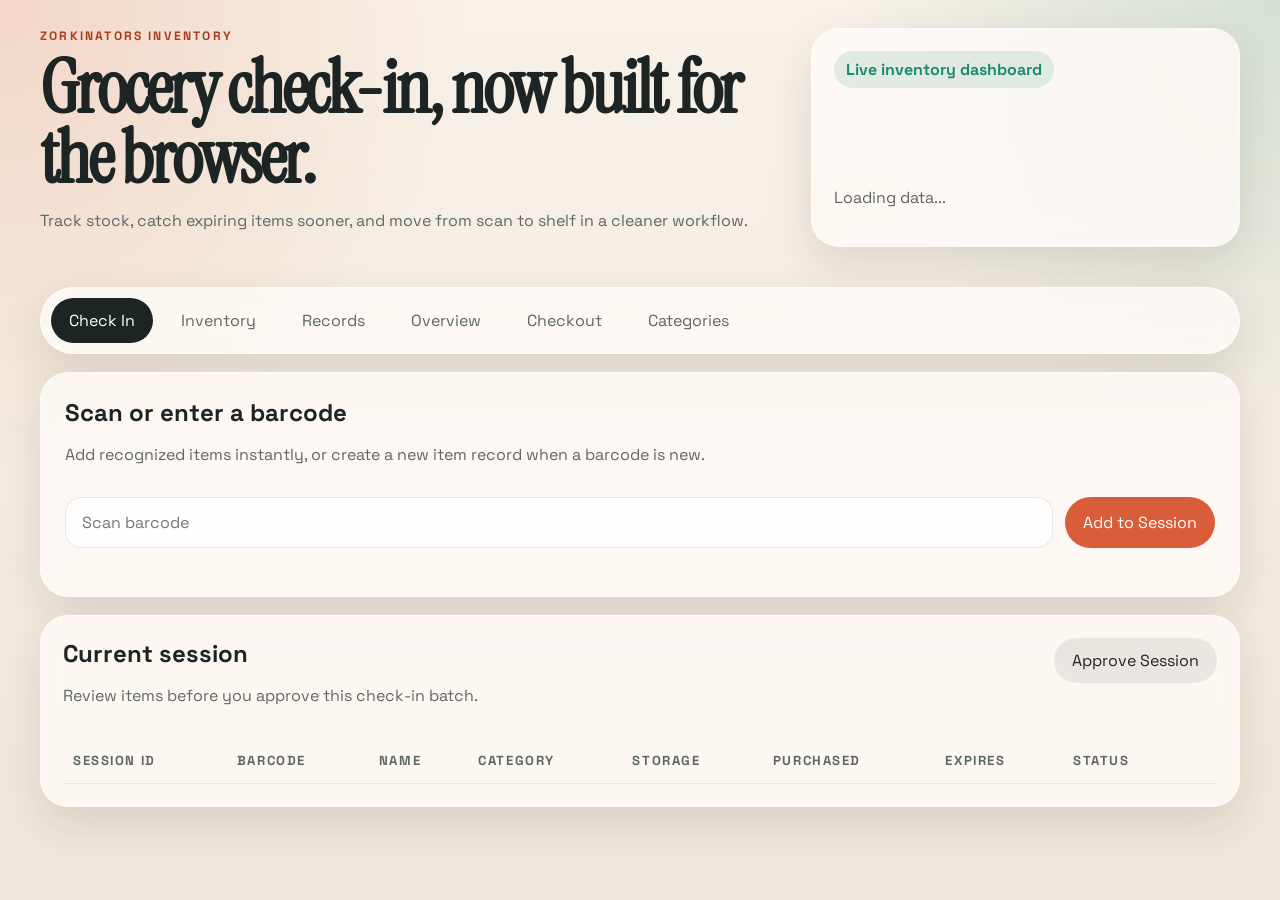
==== templates/index.html @ af199564 "Converted to HTML along with some updates" ====
<!DOCTYPE html>
<html lang="en">
<head>
  <meta charset="UTF-8">
  <meta name="viewport" content="width=device-width, initial-scale=1.0">
  <title>Zorkinators Grocery Check-In</title>
  <link rel="preconnect" href="https://fonts.googleapis.com">
  <link rel="preconnect" href="https://fonts.gstatic.com" crossorigin>
  <link href="https://fonts.googleapis.com/css2?family=Space+Grotesk:wght@400;500;700&family=Instrument+Serif:ital@0;1&display=swap" rel="stylesheet">
  <link rel="stylesheet" href="/static/style.css">
</head>
<body>
  <div class="page-shell">
    <header class="hero">
      <div>
        <p class="eyebrow">Zorkinators Inventory</p>
        <h1>Grocery check-in, now built for the browser.</h1>
        <p class="hero-copy">Track stock, catch expiring items sooner, and move from scan to shelf in a cleaner workflow.</p>
      </div>
      <div class="hero-panel">
        <div class="hero-badge">Live inventory dashboard</div>
        <p id="lastUpdated">Loading data...</p>
      </div>
    </header>

    <section class="stats-grid" id="statsGrid"></section>

    <nav class="tab-bar" aria-label="Main sections">
      <button class="tab-link active" data-tab="checkin">Check In</button>
      <button class="tab-link" data-tab="inventory">Inventory</button>
      <button class="tab-link" data-tab="records">Records</button>
      <button class="tab-link" data-tab="overview">Overview</button>
      <button class="tab-link" data-tab="checkout">Checkout</button>
      <button class="tab-link" data-tab="categories">Categories</button>
    </nav>

    <main>
      <section class="tab-panel active" id="checkin">
        <div class="card card-wide">
          <div class="section-heading">
            <div>
              <h2>Scan or enter a barcode</h2>
              <p>Add recognized items instantly, or create a new item record when a barcode is new.</p>
            </div>
          </div>
          <form id="scanForm" class="inline-form">
            <input id="scanBarcode" name="barcode" type="text" placeholder="Scan barcode" autocomplete="off">
            <button type="submit">Add to Session</button>
          </form>
          <div id="scanMessage" class="feedback" aria-live="polite"></div>
        </div>

        <div class="card">
          <div class="section-heading">
            <div>
              <h2>Current session</h2>
              <p>Review items before you approve this check-in batch.</p>
            </div>
            <button id="approveSessionBtn" class="ghost-button">Approve Session</button>
          </div>
          <div class="table-wrap">
            <table>
              <thead>
                <tr>
                  <th>Session ID</th>
                  <th>Barcode</th>
                  <th>Name</th>
                  <th>Category</th>
                  <th>Storage</th>
                  <th>Purchased</th>
                  <th>Expires</th>
                  <th>Status</th>
                  <th></th>
                </tr>
              </thead>
              <tbody id="sessionTableBody"></tbody>
            </table>
          </div>
        </div>
      </section>

      <section class="tab-panel" id="inventory">
        <div class="card">
          <div class="section-heading">
            <div>
              <h2>Inventory search</h2>
              <p>Filter by category, storage, or freshness status.</p>
            </div>
          </div>
          <form id="filterForm" class="filters">
            <input id="searchQuery" name="query" type="search" placeholder="Search name or barcode">
            <select id="filterCategory" name="category"></select>
            <select id="filterStorage" name="storage"></select>
            <select id="filterStatus" name="status">
              <option value="all">All statuses</option>
              <option value="fresh">Fresh</option>
              <option value="expiring_soon">Expiring soon</option>
              <option value="expired">Expired</option>
            </select>
            <button type="submit">Refresh</button>
          </form>
          <div class="table-wrap">
            <table>
              <thead>
                <tr>
                  <th>Barcode</th>
                  <th>Name</th>
                  <th>Category</th>
                  <th>Storage</th>
                  <th>Qty</th>
                  <th>Soonest Exp.</th>
                  <th>Status</th>
                  <th>Details</th>
                </tr>
              </thead>
              <tbody id="inventoryTableBody"></tbody>
            </table>
          </div>
        </div>
      </section>

      <section class="tab-panel" id="records">
        <div class="card">
          <div class="section-heading">
            <div>
              <h2>All records</h2>
              <p>See serial IDs for active and archived items, and add archived-only records without putting them into inventory.</p>
            </div>
            <button id="newRecordBtn" class="ghost-button">Add Record</button>
          </div>
          <form id="recordFilterForm" class="filters">
            <input id="recordSearchQuery" type="search" placeholder="Search serial ID, barcode, or name">
            <select id="recordStatusFilter">
              <option value="all">All records</option>
              <option value="active">Active only</option>
              <option value="archived">Archived only</option>
            </select>
            <button type="submit">Filter</button>
          </form>
          <div class="table-wrap">
            <table>
              <thead>
                <tr>
                  <th>Serial ID</th>
                  <th>Barcode</th>
                  <th>Name</th>
                  <th>Category</th>
                  <th>Storage</th>
                  <th>Purchased</th>
                  <th>Expires</th>
                  <th>Location</th>
                  <th></th>
                </tr>
              </thead>
              <tbody id="recordsTableBody"></tbody>
            </table>
          </div>
        </div>
      </section>

      <section class="tab-panel" id="overview">
        <div class="overview-grid">
          <div class="card">
            <div class="section-heading">
              <div>
                <h2>Category mix</h2>
                <p>How your inventory is distributed by category.</p>
              </div>
            </div>
            <div id="categoryBreakdown" class="breakdown-list"></div>
          </div>
          <div class="card">
            <div class="section-heading">
              <div>
                <h2>Storage mix</h2>
                <p>Where your current inventory is sitting.</p>
              </div>
            </div>
            <div id="storageBreakdown" class="breakdown-list"></div>
          </div>
        </div>
      </section>

      <section class="tab-panel" id="checkout">
        <div class="card card-wide">
          <div class="section-heading">
            <div>
              <h2>Checkout by barcode</h2>
              <p>Remove one unit at a time, starting with the oldest matching item.</p>
            </div>
          </div>
          <form id="checkoutForm" class="inline-form">
            <input id="checkoutBarcode" name="barcode" type="text" placeholder="Scan barcode to remove">
            <button type="submit" class="danger-button">Remove 1 Item</button>
          </form>
          <div id="checkoutMessage" class="feedback" aria-live="polite"></div>
        </div>
      </section>

      <section class="tab-panel" id="categories">
        <div class="card">
          <div class="section-heading">
            <div>
              <h2>Category rules</h2>
              <p>Set default storage locations, shelf-life guidance, and warning thresholds.</p>
            </div>
            <button id="newCategoryBtn" class="ghost-button">Add Category</button>
          </div>
          <div class="table-wrap">
            <table>
              <thead>
                <tr>
                  <th>Name</th>
                  <th>Storage</th>
                  <th>Recommended Days</th>
                  <th>Warning %</th>
                  <th>Items</th>
                  <th></th>
                </tr>
              </thead>
              <tbody id="categoryTableBody"></tbody>
            </table>
          </div>
        </div>
      </section>
    </main>
  </div>

  <dialog id="itemModal" class="modal">
    <form id="itemForm" class="modal-card">
      <div class="modal-header">
        <div>
          <p class="eyebrow" id="itemModalEyebrow">New Item</p>
          <h3 id="itemModalTitle">Add item</h3>
        </div>
        <button type="button" class="icon-button" data-close-modal="itemModal">Close</button>
      </div>
      <input id="itemFormMode" type="hidden" value="create">
      <input id="itemFormTargetId" type="hidden">
      <label>Barcode<input id="itemBarcode" name="barcode" type="text" required></label>
      <label>Name<input id="itemName" name="name" type="text" required></label>
      <label>Category<input id="itemCategory" name="category" list="categoryList" required></label>
      <label>Storage location<input id="itemStorage" name="storage_location" list="storageList" required></label>
      <label>Purchase date<input id="itemPurchaseDate" name="purchase_date" type="date" required></label>
      <label>Expiration date<input id="itemExpDate" name="exp_date" type="date" required></label>
      <label id="itemArchivedField" hidden>
        Save as
        <select id="itemArchived" name="archived">
          <option value="false">Active inventory item</option>
          <option value="true">Archived record only</option>
        </select>
      </label>
      <div class="modal-actions">
        <button type="submit">Save Item</button>
      </div>
      <div id="itemFormMessage" class="feedback" aria-live="polite"></div>
    </form>
  </dialog>

  <dialog id="categoryModal" class="modal">
    <form id="categoryForm" class="modal-card">
      <div class="modal-header">
        <div>
          <p class="eyebrow">Category Rule</p>
          <h3 id="categoryModalTitle">Add category</h3>
        </div>
        <button type="button" class="icon-button" data-close-modal="categoryModal">Close</button>
      </div>
      <label>Name<input id="categoryName" name="name" type="text" required></label>
      <label>Storage location<input id="categoryStorage" name="storage_location" type="text" required></label>
      <label>Recommended expiration days<input id="categoryDays" name="recommended_exp_days" type="number" min="1" required></label>
      <label>Warning threshold percent<input id="categoryWarning" name="warning_threshold_percent" type="number" min="1" max="100" required></label>
      <div class="modal-actions">
        <button type="submit">Save Category</button>
      </div>
      <div id="categoryFormMessage" class="feedback" aria-live="polite"></div>
    </form>
  </dialog>

  <datalist id="categoryList"></datalist>
  <datalist id="storageList"></datalist>

  <script src="/static/app.js" defer></script>
</body>
</html>
---- static/style.css ----
:root {
  --bg: #f4efe7;
  --paper: rgba(255, 251, 247, 0.82);
  --panel: #fffdf9;
  --ink: #1d2424;
  --muted: #5d6864;
  --line: rgba(29, 36, 36, 0.1);
  --brand: #d95d39;
  --brand-deep: #ab3c1d;
  --accent: #1f8a70;
  --danger: #b93535;
  --shadow: 0 18px 45px rgba(53, 41, 28, 0.12);
  --radius-lg: 28px;
  --radius-md: 18px;
}

* {
  box-sizing: border-box;
}

body {
  margin: 0;
  font-family: "Space Grotesk", sans-serif;
  color: var(--ink);
  background:
    radial-gradient(circle at top left, rgba(217, 93, 57, 0.18), transparent 30%),
    radial-gradient(circle at top right, rgba(31, 138, 112, 0.16), transparent 28%),
    linear-gradient(180deg, #f8f1e7 0%, #efe7db 100%);
  min-height: 100vh;
}

button,
input,
select {
  font: inherit;
}

.page-shell {
  width: min(1200px, calc(100% - 32px));
  margin: 0 auto;
  padding: 28px 0 56px;
}

.hero {
  display: grid;
  grid-template-columns: minmax(0, 1.4fr) minmax(260px, 0.8fr);
  gap: 20px;
  margin-bottom: 22px;
}

.hero h1 {
  margin: 0;
  font-family: "Instrument Serif", serif;
  font-size: clamp(2.6rem, 6vw, 4.6rem);
  line-height: 0.95;
  letter-spacing: -0.04em;
}

.eyebrow {
  margin: 0 0 10px;
  color: var(--brand-deep);
  text-transform: uppercase;
  letter-spacing: 0.18em;
  font-size: 0.76rem;
  font-weight: 700;
}

.hero-copy,
.section-heading p,
.hero-panel p,
.feedback,
.breakdown-meta {
  color: var(--muted);
}

.hero-panel,
.card,
.tab-bar {
  backdrop-filter: blur(12px);
  background: var(--paper);
  border: 1px solid rgba(255, 255, 255, 0.55);
  box-shadow: var(--shadow);
}

.hero-panel {
  border-radius: var(--radius-lg);
  padding: 22px;
  display: flex;
  flex-direction: column;
  justify-content: space-between;
}

.hero-badge {
  display: inline-flex;
  align-self: flex-start;
  padding: 8px 12px;
  border-radius: 999px;
  background: rgba(31, 138, 112, 0.13);
  color: var(--accent);
  font-weight: 700;
}

.stats-grid,
.overview-grid {
  display: grid;
  gap: 16px;
}

.stats-grid {
  grid-template-columns: repeat(auto-fit, minmax(180px, 1fr));
  margin-bottom: 18px;
}

.stat-card {
  padding: 18px;
  border-radius: 22px;
  background: var(--panel);
  border: 1px solid rgba(29, 36, 36, 0.06);
}

.stat-card strong {
  display: block;
  font-size: 2rem;
  margin-top: 8px;
}

.tab-bar {
  display: flex;
  flex-wrap: wrap;
  gap: 10px;
  padding: 10px;
  border-radius: 999px;
  margin-bottom: 18px;
}

.tab-link,
button {
  border: 0;
  border-radius: 999px;
  padding: 12px 18px;
  background: var(--brand);
  color: #fff;
  cursor: pointer;
  transition: transform 180ms ease, background 180ms ease, opacity 180ms ease;
}

.tab-link {
  background: transparent;
  color: var(--muted);
}

.tab-link.active {
  background: var(--ink);
  color: #fff;
}

button:hover,
.tab-link:hover {
  transform: translateY(-1px);
}

.ghost-button {
  background: rgba(29, 36, 36, 0.08);
  color: var(--ink);
}

.danger-button {
  background: var(--danger);
}

.tab-panel {
  display: none;
}

.tab-panel.active {
  display: grid;
  gap: 18px;
  animation: fadeUp 220ms ease;
}

.card {
  border-radius: var(--radius-lg);
  padding: 22px;
}

.card-wide {
  padding: 24px;
}

.section-heading {
  display: flex;
  justify-content: space-between;
  align-items: flex-start;
  gap: 16px;
  margin-bottom: 16px;
}

.section-heading h2,
.modal-header h3 {
  margin: 0;
}

.inline-form,
.filters,
.modal-card {
  display: grid;
  gap: 12px;
}

.inline-form {
  grid-template-columns: minmax(0, 1fr) auto;
}

.filters {
  grid-template-columns: repeat(auto-fit, minmax(170px, 1fr));
  margin-bottom: 16px;
}

input,
select {
  width: 100%;
  padding: 14px 16px;
  border-radius: 16px;
  border: 1px solid var(--line);
  background: rgba(255, 255, 255, 0.86);
  color: var(--ink);
}

input:focus,
select:focus {
  outline: 2px solid rgba(31, 138, 112, 0.28);
  border-color: rgba(31, 138, 112, 0.5);
}

.table-wrap {
  overflow-x: auto;
}

table {
  width: 100%;
  border-collapse: collapse;
}

th,
td {
  padding: 14px 10px;
  border-bottom: 1px solid rgba(29, 36, 36, 0.08);
  text-align: left;
  vertical-align: top;
}

th {
  font-size: 0.82rem;
  text-transform: uppercase;
  letter-spacing: 0.12em;
  color: var(--muted);
}

.status-pill {
  display: inline-flex;
  align-items: center;
  gap: 8px;
  padding: 7px 10px;
  border-radius: 999px;
  font-size: 0.82rem;
  font-weight: 700;
}

.status-fresh {
  background: rgba(31, 138, 112, 0.14);
  color: var(--accent);
}

.status-expiring_soon {
  background: rgba(217, 93, 57, 0.14);
  color: var(--brand-deep);
}

.status-expired {
  background: rgba(185, 53, 53, 0.14);
  color: var(--danger);
}

.row-actions {
  display: flex;
  gap: 8px;
  justify-content: flex-end;
  flex-wrap: wrap;
}

.row-actions button {
  padding: 8px 12px;
  font-size: 0.85rem;
}

.row-actions .secondary {
  background: rgba(29, 36, 36, 0.08);
  color: var(--ink);
}

.feedback {
  min-height: 24px;
  padding-top: 4px;
}

.feedback.error {
  color: var(--danger);
}

.breakdown-list {
  display: grid;
  gap: 12px;
}

.breakdown-item {
  display: grid;
  gap: 8px;
}

.breakdown-bar {
  height: 12px;
  border-radius: 999px;
  background: rgba(29, 36, 36, 0.08);
  overflow: hidden;
}

.breakdown-bar span {
  display: block;
  height: 100%;
  border-radius: inherit;
  background: linear-gradient(90deg, var(--accent), var(--brand));
}

.modal {
  border: 0;
  padding: 0;
  border-radius: 28px;
  width: min(540px, calc(100% - 24px));
  background: transparent;
}

.modal::backdrop {
  background: rgba(15, 18, 18, 0.4);
  backdrop-filter: blur(4px);
}

.modal-card {
  background: #fffaf4;
  color: var(--ink);
  border-radius: 28px;
  padding: 24px;
  box-shadow: var(--shadow);
}

.modal-header {
  display: flex;
  justify-content: space-between;
  align-items: flex-start;
  gap: 12px;
}

.modal-card label {
  display: grid;
  gap: 8px;
  color: var(--muted);
}

.modal-actions {
  display: flex;
  justify-content: flex-end;
  margin-top: 8px;
}

.icon-button {
  background: rgba(29, 36, 36, 0.08);
  color: var(--ink);
}

.inventory-group {
  background: rgba(255, 255, 255, 0.5);
}

.group-summary {
  display: inline-flex;
  align-items: center;
  gap: 10px;
  cursor: pointer;
  font-weight: 700;
}

.group-items {
  display: grid;
  gap: 10px;
  padding: 8px 0;
}

.group-item-card {
  border: 1px solid rgba(29, 36, 36, 0.08);
  border-radius: 16px;
  background: rgba(255, 255, 255, 0.78);
  padding: 12px;
}

.group-item-meta {
  display: grid;
  grid-template-columns: repeat(auto-fit, minmax(110px, 1fr));
  gap: 8px 12px;
  margin-bottom: 10px;
  color: var(--muted);
  font-size: 0.92rem;
}

.record-flag {
  display: inline-flex;
  padding: 7px 10px;
  border-radius: 999px;
  font-size: 0.82rem;
  font-weight: 700;
}

.record-active {
  background: rgba(31, 138, 112, 0.14);
  color: var(--accent);
}

.record-archived {
  background: rgba(29, 36, 36, 0.1);
  color: var(--muted);
}

@keyframes fadeUp {
  from {
    opacity: 0;
    transform: translateY(8px);
  }
  to {
    opacity: 1;
    transform: translateY(0);
  }
}

@media (max-width: 780px) {
  .hero,
  .overview-grid,
  .inline-form {
    grid-template-columns: 1fr;
  }

  .page-shell {
    width: min(100% - 20px, 1200px);
    padding-top: 18px;
  }

  .tab-bar {
    border-radius: 26px;
  }

  .section-heading {
    flex-direction: column;
  }
}
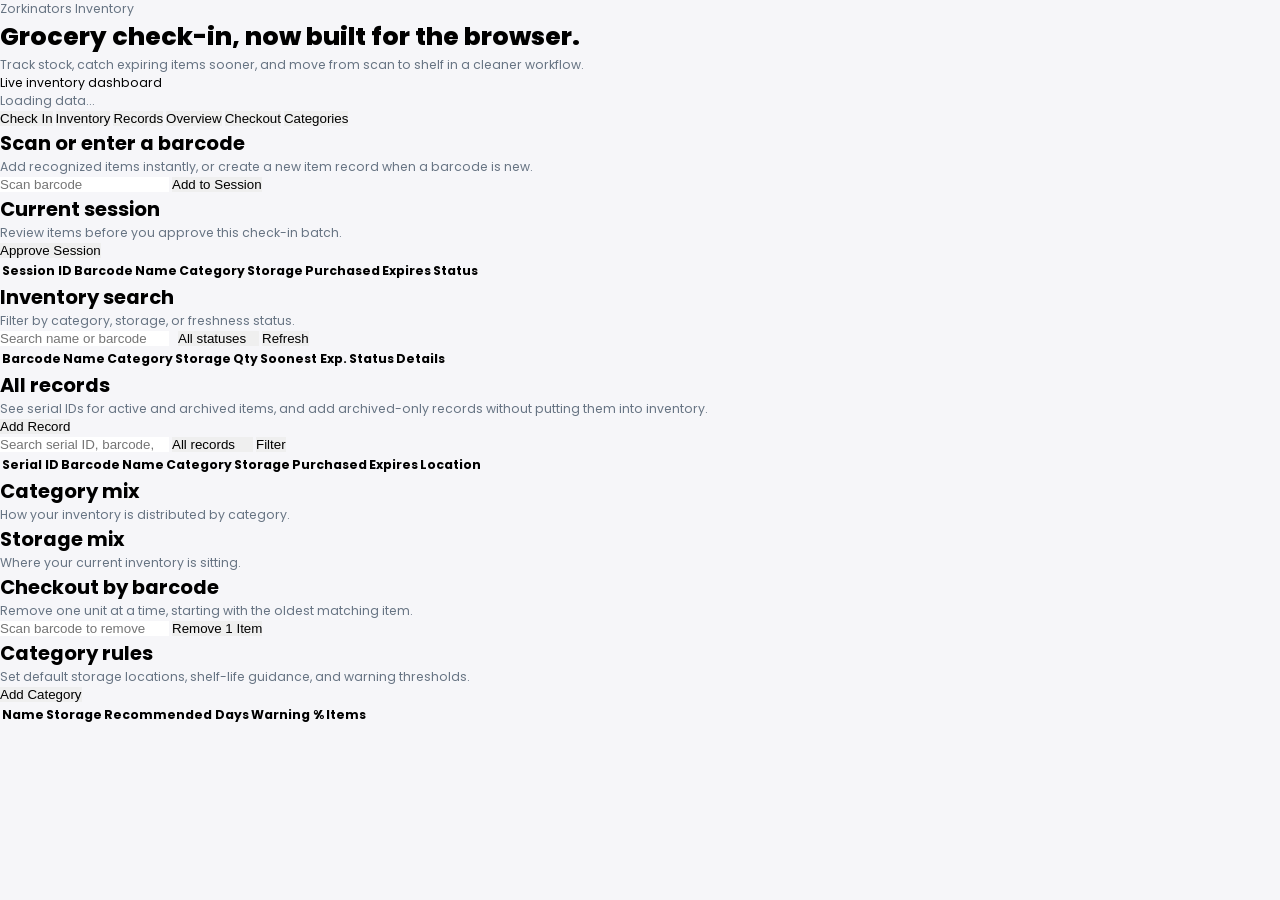
==== commit ef433b8c: "Almost completed app" ====
--- a/templates/index.html
+++ b/templates/index.html
@@ -282,4 +282,4 @@
 
   <script src="/static/app.js" defer></script>
 </body>
-</html>
+</html>
--- a/static/style.css
+++ b/static/style.css
@@ -1,461 +1,220 @@
+/* Google Fonts */
+@import url('https://fonts.googleapis.com/css2?family=Poppins:wght@300;400;500;600;700;800&display=swap');
+
+/* Root Variables */
 :root {
-  --bg: #f4efe7;
-  --paper: rgba(255, 251, 247, 0.82);
-  --panel: #fffdf9;
-  --ink: #1d2424;
-  --muted: #5d6864;
-  --line: rgba(29, 36, 36, 0.1);
-  --brand: #d95d39;
-  --brand-deep: #ab3c1d;
-  --accent: #1f8a70;
-  --danger: #b93535;
-  --shadow: 0 18px 45px rgba(53, 41, 28, 0.12);
-  --radius-lg: 28px;
-  --radius-md: 18px;
+    --color-primary: #7380ec;
+    --color-danger: #ff7782;
+    --color-success: #41f1b6;
+    --color-warning: #ffbb55;
+    --color-white: #fff;
+    --color-info-dark: #7d8da1;
+    --color-info-light: #dce1eb;
+    --color-dark: #363949;
+    --color-light: rgba(132, 139, 200, 0.18);
+    --color-primary-variant: #111e88;
+    --color-dark-variant: #677483;
+    --color-background: #f6f6f9;
+
+    --card-border-radius: 2rem;
+    --border-radius-1: 0.4rem;
+    --border-radius-2: 0.8rem;
+    --border-radius-3: 1.2rem;
+
+    --card-padding: 1.8rem;
+    --padding-1: 1.2rem;
+
+    --box-shadow: 0 2rem, 3rem, var(--color-light);
 }
 
 * {
-  box-sizing: border-box;
+    margin: 0;
+    padding: 0;
+    outline: 0;
+    appearance: none;
+    border: 0;
+    text-decoration: none;
+    list-style: none;
+    box-sizing: border-box;
+}
+
+html {
+    font-size: 14px;
 }
 
 body {
-  margin: 0;
-  font-family: "Space Grotesk", sans-serif;
-  color: var(--ink);
-  background:
-    radial-gradient(circle at top left, rgba(217, 93, 57, 0.18), transparent 30%),
-    radial-gradient(circle at top right, rgba(31, 138, 112, 0.16), transparent 28%),
-    linear-gradient(180deg, #f8f1e7 0%, #efe7db 100%);
-  min-height: 100vh;
-}
-
-button,
-input,
-select {
-  font: inherit;
-}
-
-.page-shell {
-  width: min(1200px, calc(100% - 32px));
-  margin: 0 auto;
-  padding: 28px 0 56px;
-}
-
-.hero {
-  display: grid;
-  grid-template-columns: minmax(0, 1.4fr) minmax(260px, 0.8fr);
-  gap: 20px;
-  margin-bottom: 22px;
-}
-
-.hero h1 {
-  margin: 0;
-  font-family: "Instrument Serif", serif;
-  font-size: clamp(2.6rem, 6vw, 4.6rem);
-  line-height: 0.95;
-  letter-spacing: -0.04em;
-}
-
-.eyebrow {
-  margin: 0 0 10px;
-  color: var(--brand-deep);
-  text-transform: uppercase;
-  letter-spacing: 0.18em;
-  font-size: 0.76rem;
-  font-weight: 700;
-}
-
-.hero-copy,
-.section-heading p,
-.hero-panel p,
-.feedback,
-.breakdown-meta {
-  color: var(--muted);
-}
-
-.hero-panel,
-.card,
-.tab-bar {
-  backdrop-filter: blur(12px);
-  background: var(--paper);
-  border: 1px solid rgba(255, 255, 255, 0.55);
-  box-shadow: var(--shadow);
-}
-
-.hero-panel {
-  border-radius: var(--radius-lg);
-  padding: 22px;
-  display: flex;
-  flex-direction: column;
-  justify-content: space-between;
-}
-
-.hero-badge {
-  display: inline-flex;
-  align-self: flex-start;
-  padding: 8px 12px;
-  border-radius: 999px;
-  background: rgba(31, 138, 112, 0.13);
-  color: var(--accent);
-  font-weight: 700;
-}
-
-.stats-grid,
-.overview-grid {
-  display: grid;
-  gap: 16px;
-}
-
-.stats-grid {
-  grid-template-columns: repeat(auto-fit, minmax(180px, 1fr));
-  margin-bottom: 18px;
-}
-
-.stat-card {
-  padding: 18px;
-  border-radius: 22px;
-  background: var(--panel);
-  border: 1px solid rgba(29, 36, 36, 0.06);
-}
-
-.stat-card strong {
-  display: block;
-  font-size: 2rem;
-  margin-top: 8px;
-}
-
-.tab-bar {
-  display: flex;
-  flex-wrap: wrap;
-  gap: 10px;
-  padding: 10px;
-  border-radius: 999px;
-  margin-bottom: 18px;
-}
-
-.tab-link,
-button {
-  border: 0;
-  border-radius: 999px;
-  padding: 12px 18px;
-  background: var(--brand);
-  color: #fff;
-  cursor: pointer;
-  transition: transform 180ms ease, background 180ms ease, opacity 180ms ease;
-}
-
-.tab-link {
-  background: transparent;
-  color: var(--muted);
-}
-
-.tab-link.active {
-  background: var(--ink);
-  color: #fff;
-}
-
-button:hover,
-.tab-link:hover {
-  transform: translateY(-1px);
-}
-
-.ghost-button {
-  background: rgba(29, 36, 36, 0.08);
-  color: var(--ink);
-}
-
-.danger-button {
-  background: var(--danger);
-}
-
-.tab-panel {
-  display: none;
-}
-
-.tab-panel.active {
-  display: grid;
-  gap: 18px;
-  animation: fadeUp 220ms ease;
-}
-
-.card {
-  border-radius: var(--radius-lg);
-  padding: 22px;
-}
-
-.card-wide {
-  padding: 24px;
-}
-
-.section-heading {
-  display: flex;
-  justify-content: space-between;
-  align-items: flex-start;
-  gap: 16px;
-  margin-bottom: 16px;
-}
-
-.section-heading h2,
-.modal-header h3 {
-  margin: 0;
-}
-
-.inline-form,
-.filters,
-.modal-card {
-  display: grid;
-  gap: 12px;
-}
-
-.inline-form {
-  grid-template-columns: minmax(0, 1fr) auto;
-}
-
-.filters {
-  grid-template-columns: repeat(auto-fit, minmax(170px, 1fr));
-  margin-bottom: 16px;
-}
-
-input,
-select {
-  width: 100%;
-  padding: 14px 16px;
-  border-radius: 16px;
-  border: 1px solid var(--line);
-  background: rgba(255, 255, 255, 0.86);
-  color: var(--ink);
-}
-
-input:focus,
-select:focus {
-  outline: 2px solid rgba(31, 138, 112, 0.28);
-  border-color: rgba(31, 138, 112, 0.5);
-}
-
-.table-wrap {
-  overflow-x: auto;
-}
-
-table {
-  width: 100%;
-  border-collapse: collapse;
-}
-
-th,
-td {
-  padding: 14px 10px;
-  border-bottom: 1px solid rgba(29, 36, 36, 0.08);
-  text-align: left;
-  vertical-align: top;
-}
-
-th {
-  font-size: 0.82rem;
-  text-transform: uppercase;
-  letter-spacing: 0.12em;
-  color: var(--muted);
-}
-
-.status-pill {
-  display: inline-flex;
-  align-items: center;
-  gap: 8px;
-  padding: 7px 10px;
-  border-radius: 999px;
-  font-size: 0.82rem;
-  font-weight: 700;
-}
-
-.status-fresh {
-  background: rgba(31, 138, 112, 0.14);
-  color: var(--accent);
-}
-
-.status-expiring_soon {
-  background: rgba(217, 93, 57, 0.14);
-  color: var(--brand-deep);
-}
-
-.status-expired {
-  background: rgba(185, 53, 53, 0.14);
-  color: var(--danger);
-}
-
-.row-actions {
-  display: flex;
-  gap: 8px;
-  justify-content: flex-end;
-  flex-wrap: wrap;
-}
-
-.row-actions button {
-  padding: 8px 12px;
-  font-size: 0.85rem;
-}
-
-.row-actions .secondary {
-  background: rgba(29, 36, 36, 0.08);
-  color: var(--ink);
-}
-
-.feedback {
-  min-height: 24px;
-  padding-top: 4px;
-}
-
-.feedback.error {
-  color: var(--danger);
-}
-
-.breakdown-list {
-  display: grid;
-  gap: 12px;
-}
-
-.breakdown-item {
-  display: grid;
-  gap: 8px;
-}
-
-.breakdown-bar {
-  height: 12px;
-  border-radius: 999px;
-  background: rgba(29, 36, 36, 0.08);
-  overflow: hidden;
-}
-
-.breakdown-bar span {
-  display: block;
-  height: 100%;
-  border-radius: inherit;
-  background: linear-gradient(90deg, var(--accent), var(--brand));
-}
-
-.modal {
-  border: 0;
-  padding: 0;
-  border-radius: 28px;
-  width: min(540px, calc(100% - 24px));
-  background: transparent;
-}
-
-.modal::backdrop {
-  background: rgba(15, 18, 18, 0.4);
-  backdrop-filter: blur(4px);
-}
-
-.modal-card {
-  background: #fffaf4;
-  color: var(--ink);
-  border-radius: 28px;
-  padding: 24px;
-  box-shadow: var(--shadow);
-}
-
-.modal-header {
-  display: flex;
-  justify-content: space-between;
-  align-items: flex-start;
-  gap: 12px;
-}
-
-.modal-card label {
-  display: grid;
-  gap: 8px;
-  color: var(--muted);
-}
-
-.modal-actions {
-  display: flex;
-  justify-content: flex-end;
-  margin-top: 8px;
-}
-
-.icon-button {
-  background: rgba(29, 36, 36, 0.08);
-  color: var(--ink);
-}
-
-.inventory-group {
-  background: rgba(255, 255, 255, 0.5);
-}
-
-.group-summary {
-  display: inline-flex;
-  align-items: center;
-  gap: 10px;
-  cursor: pointer;
-  font-weight: 700;
-}
-
-.group-items {
-  display: grid;
-  gap: 10px;
-  padding: 8px 0;
-}
-
-.group-item-card {
-  border: 1px solid rgba(29, 36, 36, 0.08);
-  border-radius: 16px;
-  background: rgba(255, 255, 255, 0.78);
-  padding: 12px;
-}
-
-.group-item-meta {
-  display: grid;
-  grid-template-columns: repeat(auto-fit, minmax(110px, 1fr));
-  gap: 8px 12px;
-  margin-bottom: 10px;
-  color: var(--muted);
-  font-size: 0.92rem;
-}
-
-.record-flag {
-  display: inline-flex;
-  padding: 7px 10px;
-  border-radius: 999px;
-  font-size: 0.82rem;
-  font-weight: 700;
-}
-
-.record-active {
-  background: rgba(31, 138, 112, 0.14);
-  color: var(--accent);
-}
-
-.record-archived {
-  background: rgba(29, 36, 36, 0.1);
-  color: var(--muted);
-}
-
-@keyframes fadeUp {
-  from {
-    opacity: 0;
-    transform: translateY(8px);
-  }
-  to {
-    opacity: 1;
-    transform: translateY(0);
-  }
-}
-
-@media (max-width: 780px) {
-  .hero,
-  .overview-grid,
-  .inline-form {
-    grid-template-columns: 1fr;
-  }
-
-  .page-shell {
-    width: min(100% - 20px, 1200px);
-    padding-top: 18px;
-  }
-
-  .tab-bar {
-    border-radius: 26px;
-  }
-
-  .section-heading {
+    width: 100vw;
+    height: 100vh;
+    font-family: poppins, sans-serif;
+    font-size: 0.88rem;
+    background: var(--color-background);
+    user-select: none;
+    overflow-x: hidden;
+}
+
+.container {
+    display: grid;
+    width: 96%;
+    margin: 0 auto;
+    gap: 1.8rem;
+    grid-template-columns: 14rem auto 23rem;
+}
+
+a  {
+    color: var(--color-dark);
+}
+
+img {
+    display: block;
+    width: 100%;
+}
+
+h1 {
+    font-weight: 800;
+    font-size: 1.8rem;
+}
+
+h2 {
+    font-size: 1.4rem;
+}
+
+h3 {
+    font-size: 0.87rem;
+}
+
+h4 {
+    font-size: 0.8rem;
+}
+
+h5 {
+    font-size: 0.77rem;
+}
+
+small {
+    font-size: 0..76rem;
+}
+
+.profile-photo {
+    width: 2.8rem;
+    height: 2.8rem;
+    border-radius: 50%;
+    overflow: hidden;
+}
+
+.text-muted {
+   color: var(--color-info-dark); 
+}
+
+p {
+    color: var(--color-dark-variant);
+}
+
+b {
+    color: var(--color-dark);
+}
+
+.primary {
+    color: var(--color-primary);
+}
+
+.danger {
+    color: var(--color-danger);
+}
+
+.sucess {
+    color: var(--color-success);
+}
+
+.warning {
+    color: var(--color-warning);
+}
+
+aside {
+    height: 100vh;
+}
+
+aside .top {
+    background: white;
+    display: flex;
+    align-items: center;
+    justify-content: space-between;
+    margin-top: 1.4rem;
+}
+
+aside .logo {
+    display: flex;
+    gap: 0.8rem
+}
+
+aside .logo img {
+    width: 2rem;
+    height: 2rem;
+}
+
+aside .close {
+    display: none;
+}
+
+/* Sidebar */
+aside .sidebar {
+    display: flex;
     flex-direction: column;
-  }
-}
+    height: 86vh;
+    position: relative;
+    top: 3rem;
+}
+
+aside h3 {
+    font-weight: 500;
+}
+
+aside .sidebar a {
+    display: flex;
+    color: var(--color-info-dark);
+    margin-left: 2rem;
+    gap: 1rem;
+    align-items: center;
+    position: relative;
+    height: 3.7rem;
+    transition: all 300 ease;
+}
+
+aside .sidebar a span {
+    font-size: 1.6rem;
+    /*transition: all 300ms ease;*/
+}
+
+
+aside .sidebar a.active {
+    background: var(--color-light);
+    color: var(--color-primary);
+    margin-left: 0;
+}
+
+aside .sidebar a.active:before {
+    content: "";
+    width: 6px;
+    height: 100%;
+    background: var(--color-primary);
+}
+
+aside .sidebar a.active span {
+    color: var(--color-primary);
+    margin-left: calc(1rem - 3px);
+}
+
+aside .sidebar a:hover {
+    color: var(--color-primary);  
+}
+
+aside .sidebar a:hover span {
+    margin-left: 1rem;
+}
+
+aside .sidebar .message-count {
+    background: var(--color-danger);
+    color: var(--color-white);
+    padding: 2px 10px;
+    font-size: 11px;
+    border-radius: var(--border-radius-1);
+}
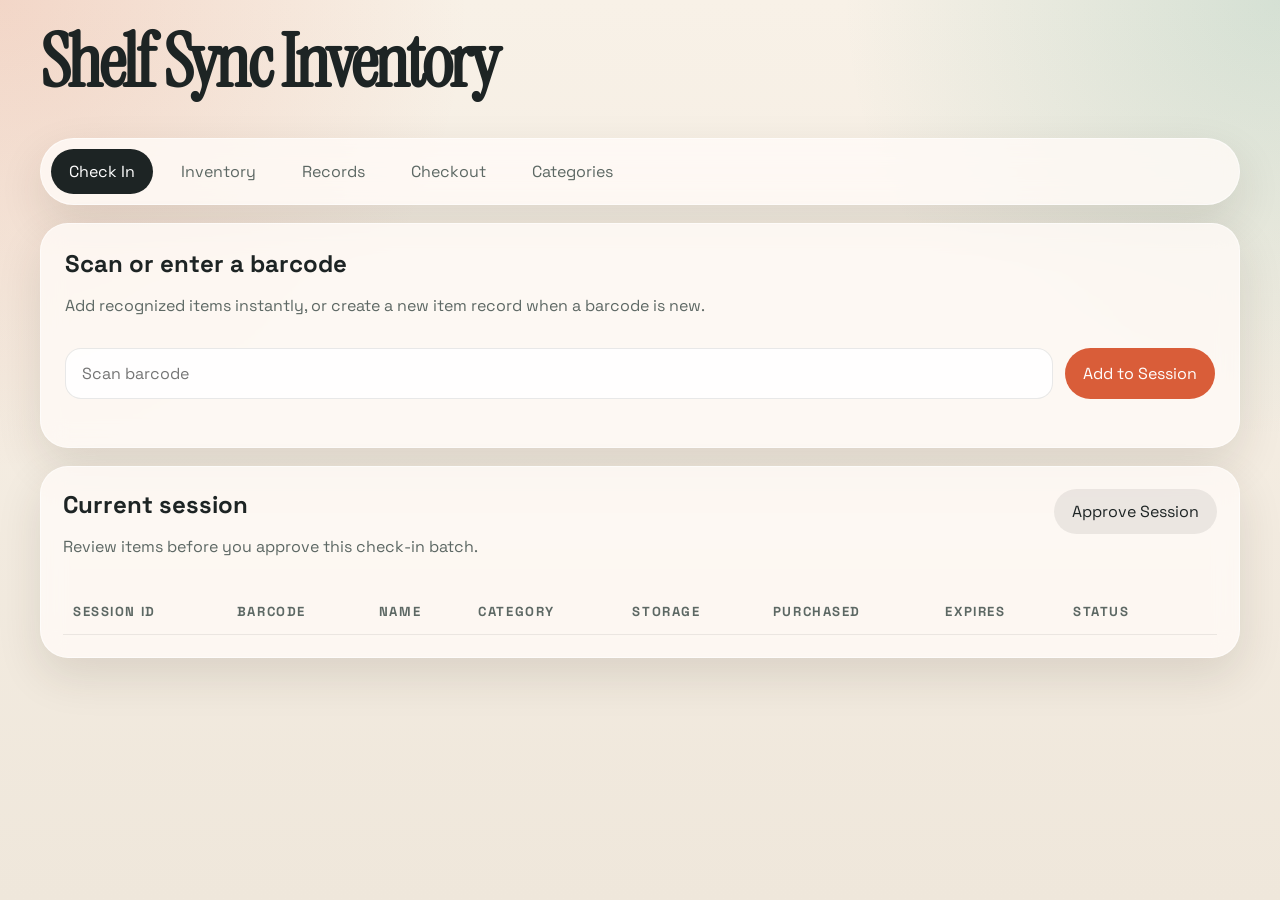
==== commit f64fc835: "made final changes for final mock presentation" ====
--- a/templates/index.html
+++ b/templates/index.html
@@ -3,7 +3,7 @@
 <head>
   <meta charset="UTF-8">
   <meta name="viewport" content="width=device-width, initial-scale=1.0">
-  <title>Zorkinators Grocery Check-In</title>
+  <title>Shelf Sync</title>
   <link rel="preconnect" href="https://fonts.googleapis.com">
   <link rel="preconnect" href="https://fonts.gstatic.com" crossorigin>
   <link href="https://fonts.googleapis.com/css2?family=Space+Grotesk:wght@400;500;700&family=Instrument+Serif:ital@0;1&display=swap" rel="stylesheet">
@@ -13,13 +13,7 @@
   <div class="page-shell">
     <header class="hero">
       <div>
-        <p class="eyebrow">Zorkinators Inventory</p>
-        <h1>Grocery check-in, now built for the browser.</h1>
-        <p class="hero-copy">Track stock, catch expiring items sooner, and move from scan to shelf in a cleaner workflow.</p>
-      </div>
-      <div class="hero-panel">
-        <div class="hero-badge">Live inventory dashboard</div>
-        <p id="lastUpdated">Loading data...</p>
+        <h1>Shelf Sync Inventory</h1>
       </div>
     </header>
 
@@ -29,7 +23,6 @@
       <button class="tab-link active" data-tab="checkin">Check In</button>
       <button class="tab-link" data-tab="inventory">Inventory</button>
       <button class="tab-link" data-tab="records">Records</button>
-      <button class="tab-link" data-tab="overview">Overview</button>
       <button class="tab-link" data-tab="checkout">Checkout</button>
       <button class="tab-link" data-tab="categories">Categories</button>
     </nav>
@@ -158,28 +151,6 @@
         </div>
       </section>
 
-      <section class="tab-panel" id="overview">
-        <div class="overview-grid">
-          <div class="card">
-            <div class="section-heading">
-              <div>
-                <h2>Category mix</h2>
-                <p>How your inventory is distributed by category.</p>
-              </div>
-            </div>
-            <div id="categoryBreakdown" class="breakdown-list"></div>
-          </div>
-          <div class="card">
-            <div class="section-heading">
-              <div>
-                <h2>Storage mix</h2>
-                <p>Where your current inventory is sitting.</p>
-              </div>
-            </div>
-            <div id="storageBreakdown" class="breakdown-list"></div>
-          </div>
-        </div>
-      </section>
 
       <section class="tab-panel" id="checkout">
         <div class="card card-wide">
--- a/static/style.css
+++ b/static/style.css
@@ -1,220 +1,461 @@
-/* Google Fonts */
-@import url('https://fonts.googleapis.com/css2?family=Poppins:wght@300;400;500;600;700;800&display=swap');
-
-/* Root Variables */
 :root {
-    --color-primary: #7380ec;
-    --color-danger: #ff7782;
-    --color-success: #41f1b6;
-    --color-warning: #ffbb55;
-    --color-white: #fff;
-    --color-info-dark: #7d8da1;
-    --color-info-light: #dce1eb;
-    --color-dark: #363949;
-    --color-light: rgba(132, 139, 200, 0.18);
-    --color-primary-variant: #111e88;
-    --color-dark-variant: #677483;
-    --color-background: #f6f6f9;
-
-    --card-border-radius: 2rem;
-    --border-radius-1: 0.4rem;
-    --border-radius-2: 0.8rem;
-    --border-radius-3: 1.2rem;
-
-    --card-padding: 1.8rem;
-    --padding-1: 1.2rem;
-
-    --box-shadow: 0 2rem, 3rem, var(--color-light);
+  --bg: #f4efe7;
+  --paper: rgba(255, 251, 247, 0.82);
+  --panel: #fffdf9;
+  --ink: #1d2424;
+  --muted: #5d6864;
+  --line: rgba(29, 36, 36, 0.1);
+  --brand: #d95d39;
+  --brand-deep: #ab3c1d;
+  --accent: #1f8a70;
+  --danger: #b93535;
+  --shadow: 0 18px 45px rgba(53, 41, 28, 0.12);
+  --radius-lg: 28px;
+  --radius-md: 18px;
 }
 
 * {
-    margin: 0;
-    padding: 0;
-    outline: 0;
-    appearance: none;
-    border: 0;
-    text-decoration: none;
-    list-style: none;
-    box-sizing: border-box;
-}
-
-html {
-    font-size: 14px;
+  box-sizing: border-box;
 }
 
 body {
-    width: 100vw;
-    height: 100vh;
-    font-family: poppins, sans-serif;
-    font-size: 0.88rem;
-    background: var(--color-background);
-    user-select: none;
-    overflow-x: hidden;
-}
-
-.container {
-    display: grid;
-    width: 96%;
-    margin: 0 auto;
-    gap: 1.8rem;
-    grid-template-columns: 14rem auto 23rem;
-}
-
-a  {
-    color: var(--color-dark);
-}
-
-img {
-    display: block;
-    width: 100%;
-}
-
-h1 {
-    font-weight: 800;
-    font-size: 1.8rem;
-}
-
-h2 {
-    font-size: 1.4rem;
-}
-
-h3 {
-    font-size: 0.87rem;
-}
-
-h4 {
-    font-size: 0.8rem;
-}
-
-h5 {
-    font-size: 0.77rem;
-}
-
-small {
-    font-size: 0..76rem;
-}
-
-.profile-photo {
-    width: 2.8rem;
-    height: 2.8rem;
-    border-radius: 50%;
-    overflow: hidden;
-}
-
-.text-muted {
-   color: var(--color-info-dark); 
-}
-
-p {
-    color: var(--color-dark-variant);
-}
-
-b {
-    color: var(--color-dark);
-}
-
-.primary {
-    color: var(--color-primary);
-}
-
-.danger {
-    color: var(--color-danger);
-}
-
-.sucess {
-    color: var(--color-success);
-}
-
-.warning {
-    color: var(--color-warning);
-}
-
-aside {
-    height: 100vh;
-}
-
-aside .top {
-    background: white;
-    display: flex;
-    align-items: center;
-    justify-content: space-between;
-    margin-top: 1.4rem;
-}
-
-aside .logo {
-    display: flex;
-    gap: 0.8rem
-}
-
-aside .logo img {
-    width: 2rem;
-    height: 2rem;
-}
-
-aside .close {
-    display: none;
-}
-
-/* Sidebar */
-aside .sidebar {
-    display: flex;
+  margin: 0;
+  font-family: "Space Grotesk", sans-serif;
+  color: var(--ink);
+  background:
+    radial-gradient(circle at top left, rgba(217, 93, 57, 0.18), transparent 30%),
+    radial-gradient(circle at top right, rgba(31, 138, 112, 0.16), transparent 28%),
+    linear-gradient(180deg, #f8f1e7 0%, #efe7db 100%);
+  min-height: 100vh;
+}
+
+button,
+input,
+select {
+  font: inherit;
+}
+
+.page-shell {
+  width: min(1200px, calc(100% - 32px));
+  margin: 0 auto;
+  padding: 28px 0 56px;
+}
+
+.hero {
+  display: grid;
+  grid-template-columns: minmax(0, 1.4fr) minmax(260px, 0.8fr);
+  gap: 20px;
+  margin-bottom: 22px;
+}
+
+.hero h1 {
+  margin: 0;
+  font-family: "Instrument Serif", serif;
+  font-size: clamp(2.6rem, 6vw, 4.6rem);
+  line-height: 0.95;
+  letter-spacing: -0.04em;
+}
+
+.eyebrow {
+  margin: 0 0 10px;
+  color: var(--brand-deep);
+  text-transform: uppercase;
+  letter-spacing: 0.18em;
+  font-size: 0.76rem;
+  font-weight: 700;
+}
+
+.hero-copy,
+.section-heading p,
+.hero-panel p,
+.feedback,
+.breakdown-meta {
+  color: var(--muted);
+}
+
+.hero-panel,
+.card,
+.tab-bar {
+  backdrop-filter: blur(12px);
+  background: var(--paper);
+  border: 1px solid rgba(255, 255, 255, 0.55);
+  box-shadow: var(--shadow);
+}
+
+.hero-panel {
+  border-radius: var(--radius-lg);
+  padding: 22px;
+  display: flex;
+  flex-direction: column;
+  justify-content: space-between;
+}
+
+.hero-badge {
+  display: inline-flex;
+  align-self: flex-start;
+  padding: 8px 12px;
+  border-radius: 999px;
+  background: rgba(31, 138, 112, 0.13);
+  color: var(--accent);
+  font-weight: 700;
+}
+
+.stats-grid,
+.overview-grid {
+  display: grid;
+  gap: 16px;
+}
+
+.stats-grid {
+  grid-template-columns: repeat(auto-fit, minmax(180px, 1fr));
+  margin-bottom: 18px;
+}
+
+.stat-card {
+  padding: 18px;
+  border-radius: 22px;
+  background: var(--panel);
+  border: 1px solid rgba(29, 36, 36, 0.06);
+}
+
+.stat-card strong {
+  display: block;
+  font-size: 2rem;
+  margin-top: 8px;
+}
+
+.tab-bar {
+  display: flex;
+  flex-wrap: wrap;
+  gap: 10px;
+  padding: 10px;
+  border-radius: 999px;
+  margin-bottom: 18px;
+}
+
+.tab-link,
+button {
+  border: 0;
+  border-radius: 999px;
+  padding: 12px 18px;
+  background: var(--brand);
+  color: #fff;
+  cursor: pointer;
+  transition: transform 180ms ease, background 180ms ease, opacity 180ms ease;
+}
+
+.tab-link {
+  background: transparent;
+  color: var(--muted);
+}
+
+.tab-link.active {
+  background: var(--ink);
+  color: #fff;
+}
+
+button:hover,
+.tab-link:hover {
+  transform: translateY(-1px);
+}
+
+.ghost-button {
+  background: rgba(29, 36, 36, 0.08);
+  color: var(--ink);
+}
+
+.danger-button {
+  background: var(--danger);
+}
+
+.tab-panel {
+  display: none;
+}
+
+.tab-panel.active {
+  display: grid;
+  gap: 18px;
+  animation: fadeUp 220ms ease;
+}
+
+.card {
+  border-radius: var(--radius-lg);
+  padding: 22px;
+}
+
+.card-wide {
+  padding: 24px;
+}
+
+.section-heading {
+  display: flex;
+  justify-content: space-between;
+  align-items: flex-start;
+  gap: 16px;
+  margin-bottom: 16px;
+}
+
+.section-heading h2,
+.modal-header h3 {
+  margin: 0;
+}
+
+.inline-form,
+.filters,
+.modal-card {
+  display: grid;
+  gap: 12px;
+}
+
+.inline-form {
+  grid-template-columns: minmax(0, 1fr) auto;
+}
+
+.filters {
+  grid-template-columns: repeat(auto-fit, minmax(170px, 1fr));
+  margin-bottom: 16px;
+}
+
+input,
+select {
+  width: 100%;
+  padding: 14px 16px;
+  border-radius: 16px;
+  border: 1px solid var(--line);
+  background: rgba(255, 255, 255, 0.86);
+  color: var(--ink);
+}
+
+input:focus,
+select:focus {
+  outline: 2px solid rgba(31, 138, 112, 0.28);
+  border-color: rgba(31, 138, 112, 0.5);
+}
+
+.table-wrap {
+  overflow-x: auto;
+}
+
+table {
+  width: 100%;
+  border-collapse: collapse;
+}
+
+th,
+td {
+  padding: 14px 10px;
+  border-bottom: 1px solid rgba(29, 36, 36, 0.08);
+  text-align: left;
+  vertical-align: top;
+}
+
+th {
+  font-size: 0.82rem;
+  text-transform: uppercase;
+  letter-spacing: 0.12em;
+  color: var(--muted);
+}
+
+.status-pill {
+  display: inline-flex;
+  align-items: center;
+  gap: 8px;
+  padding: 7px 10px;
+  border-radius: 999px;
+  font-size: 0.82rem;
+  font-weight: 700;
+}
+
+.status-fresh {
+  background: rgba(31, 138, 112, 0.14);
+  color: var(--accent);
+}
+
+.status-expiring_soon {
+  background: rgba(217, 93, 57, 0.14);
+  color: var(--brand-deep);
+}
+
+.status-expired {
+  background: rgba(185, 53, 53, 0.14);
+  color: var(--danger);
+}
+
+.row-actions {
+  display: flex;
+  gap: 8px;
+  justify-content: flex-end;
+  flex-wrap: wrap;
+}
+
+.row-actions button {
+  padding: 8px 12px;
+  font-size: 0.85rem;
+}
+
+.row-actions .secondary {
+  background: rgba(29, 36, 36, 0.08);
+  color: var(--ink);
+}
+
+.feedback {
+  min-height: 24px;
+  padding-top: 4px;
+}
+
+.feedback.error {
+  color: var(--danger);
+}
+
+.breakdown-list {
+  display: grid;
+  gap: 12px;
+}
+
+.breakdown-item {
+  display: grid;
+  gap: 8px;
+}
+
+.breakdown-bar {
+  height: 12px;
+  border-radius: 999px;
+  background: rgba(29, 36, 36, 0.08);
+  overflow: hidden;
+}
+
+.breakdown-bar span {
+  display: block;
+  height: 100%;
+  border-radius: inherit;
+  background: linear-gradient(90deg, var(--accent), var(--brand));
+}
+
+.modal {
+  border: 0;
+  padding: 0;
+  border-radius: 28px;
+  width: min(540px, calc(100% - 24px));
+  background: transparent;
+}
+
+.modal::backdrop {
+  background: rgba(15, 18, 18, 0.4);
+  backdrop-filter: blur(4px);
+}
+
+.modal-card {
+  background: #fffaf4;
+  color: var(--ink);
+  border-radius: 28px;
+  padding: 24px;
+  box-shadow: var(--shadow);
+}
+
+.modal-header {
+  display: flex;
+  justify-content: space-between;
+  align-items: flex-start;
+  gap: 12px;
+}
+
+.modal-card label {
+  display: grid;
+  gap: 8px;
+  color: var(--muted);
+}
+
+.modal-actions {
+  display: flex;
+  justify-content: flex-end;
+  margin-top: 8px;
+}
+
+.icon-button {
+  background: rgba(29, 36, 36, 0.08);
+  color: var(--ink);
+}
+
+.inventory-group {
+  background: rgba(255, 255, 255, 0.5);
+}
+
+.group-summary {
+  display: inline-flex;
+  align-items: center;
+  gap: 10px;
+  cursor: pointer;
+  font-weight: 700;
+}
+
+.group-items {
+  display: grid;
+  gap: 10px;
+  padding: 8px 0;
+}
+
+.group-item-card {
+  border: 1px solid rgba(29, 36, 36, 0.08);
+  border-radius: 16px;
+  background: rgba(255, 255, 255, 0.78);
+  padding: 12px;
+}
+
+.group-item-meta {
+  display: grid;
+  grid-template-columns: repeat(auto-fit, minmax(110px, 1fr));
+  gap: 8px 12px;
+  margin-bottom: 10px;
+  color: var(--muted);
+  font-size: 0.92rem;
+}
+
+.record-flag {
+  display: inline-flex;
+  padding: 7px 10px;
+  border-radius: 999px;
+  font-size: 0.82rem;
+  font-weight: 700;
+}
+
+.record-active {
+  background: rgba(31, 138, 112, 0.14);
+  color: var(--accent);
+}
+
+.record-archived {
+  background: rgba(29, 36, 36, 0.1);
+  color: var(--muted);
+}
+
+@keyframes fadeUp {
+  from {
+    opacity: 0;
+    transform: translateY(8px);
+  }
+  to {
+    opacity: 1;
+    transform: translateY(0);
+  }
+}
+
+@media (max-width: 780px) {
+  .hero,
+  .overview-grid,
+  .inline-form {
+    grid-template-columns: 1fr;
+  }
+
+  .page-shell {
+    width: min(100% - 20px, 1200px);
+    padding-top: 18px;
+  }
+
+  .tab-bar {
+    border-radius: 26px;
+  }
+
+  .section-heading {
     flex-direction: column;
-    height: 86vh;
-    position: relative;
-    top: 3rem;
-}
-
-aside h3 {
-    font-weight: 500;
-}
-
-aside .sidebar a {
-    display: flex;
-    color: var(--color-info-dark);
-    margin-left: 2rem;
-    gap: 1rem;
-    align-items: center;
-    position: relative;
-    height: 3.7rem;
-    transition: all 300 ease;
-}
-
-aside .sidebar a span {
-    font-size: 1.6rem;
-    /*transition: all 300ms ease;*/
-}
-
-
-aside .sidebar a.active {
-    background: var(--color-light);
-    color: var(--color-primary);
-    margin-left: 0;
-}
-
-aside .sidebar a.active:before {
-    content: "";
-    width: 6px;
-    height: 100%;
-    background: var(--color-primary);
-}
-
-aside .sidebar a.active span {
-    color: var(--color-primary);
-    margin-left: calc(1rem - 3px);
-}
-
-aside .sidebar a:hover {
-    color: var(--color-primary);  
-}
-
-aside .sidebar a:hover span {
-    margin-left: 1rem;
-}
-
-aside .sidebar .message-count {
-    background: var(--color-danger);
-    color: var(--color-white);
-    padding: 2px 10px;
-    font-size: 11px;
-    border-radius: var(--border-radius-1);
-}+  }
+}
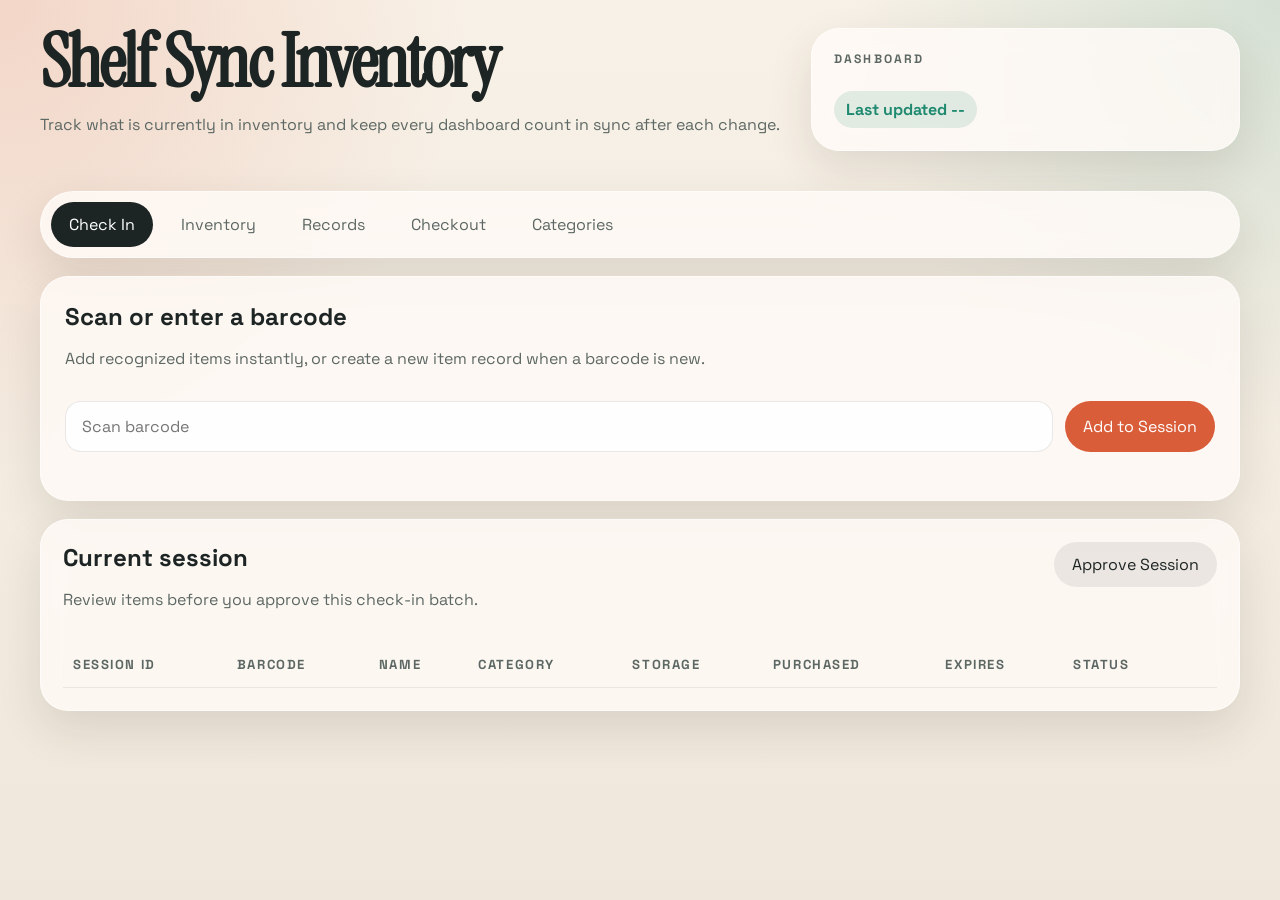
==== commit 75af3973: "FULLY WORKING APP" ====
--- a/templates/index.html
+++ b/templates/index.html
@@ -14,6 +14,11 @@
     <header class="hero">
       <div>
         <h1>Shelf Sync Inventory</h1>
+        <p class="hero-copy">Track what is currently in inventory and keep every dashboard count in sync after each change.</p>
+      </div>
+      <div class="hero-panel">
+        <p class="eyebrow">Dashboard</p>
+        <span id="lastUpdated" class="hero-badge">Last updated --</span>
       </div>
     </header>
 
@@ -110,6 +115,7 @@
             </table>
           </div>
         </div>
+
       </section>
 
       <section class="tab-panel" id="records">
@@ -253,4 +259,4 @@
 
   <script src="/static/app.js" defer></script>
 </body>
-</html>+</html>
